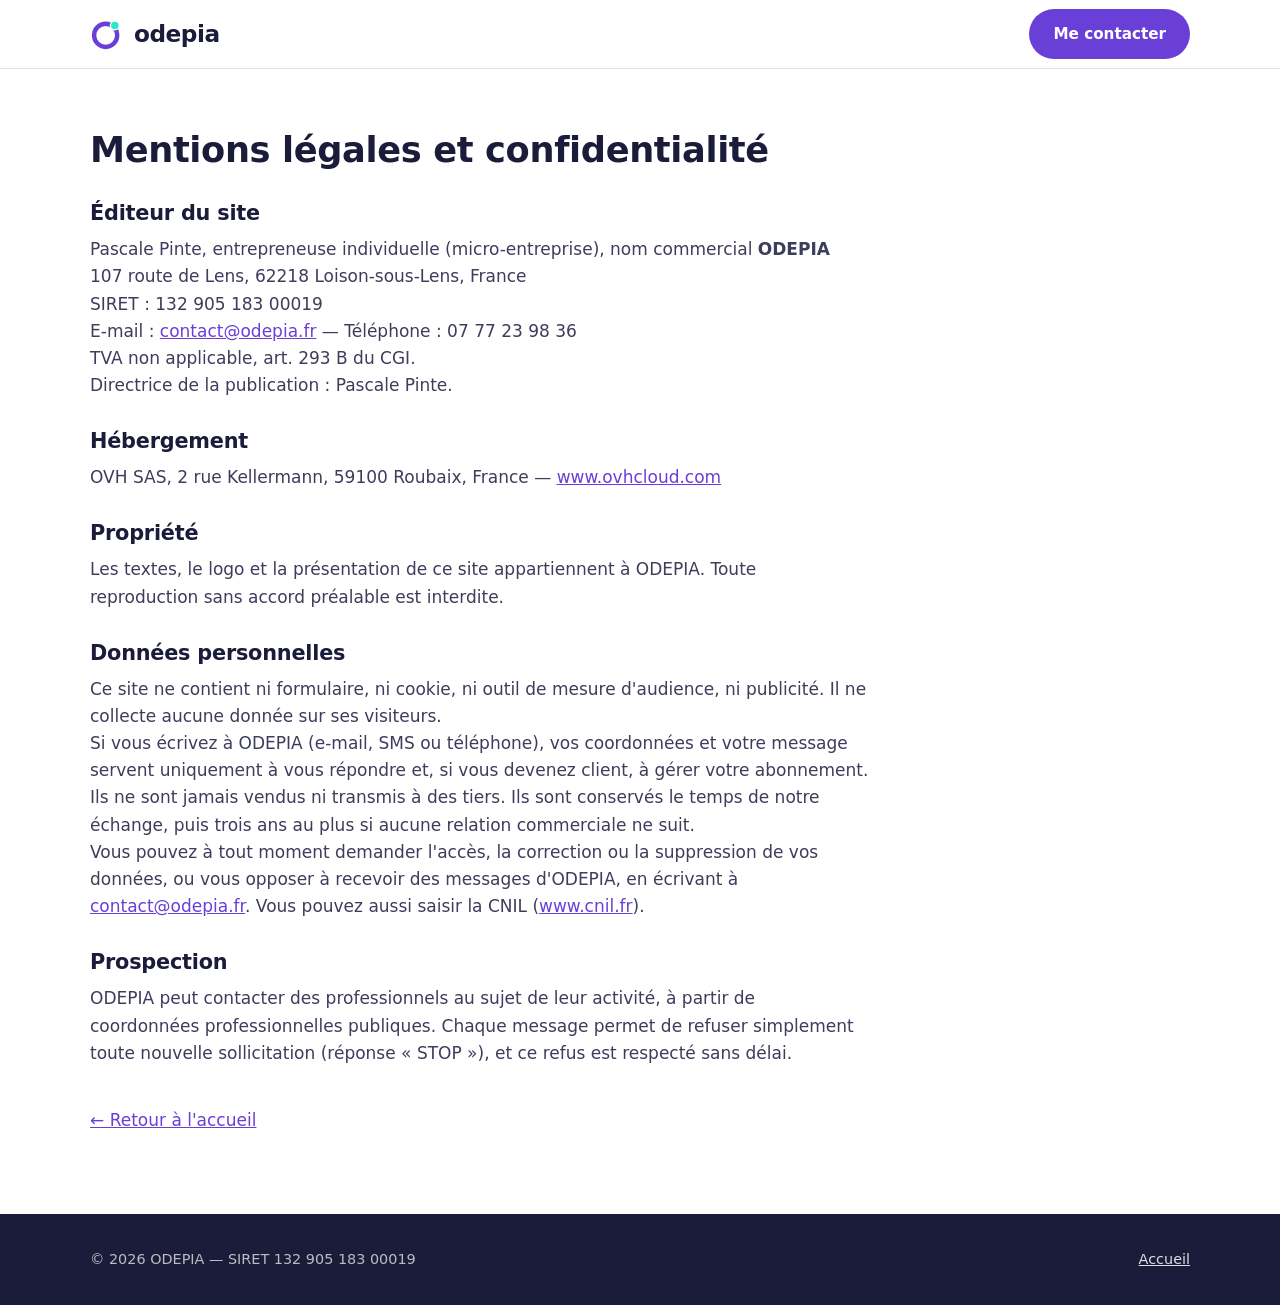
==== mentions-legales.html @ 67b93004 "Add files via upload" ====
<!doctype html>
<html lang="fr">
<head>
  <meta charset="utf-8">
  <meta name="viewport" content="width=device-width, initial-scale=1">
  <title>Mentions légales — ODEPIA</title>
  <meta name="robots" content="noindex">
  <link rel="icon" href="favicon.svg" type="image/svg+xml">
  <link rel="stylesheet" href="style.css">
</head>
<body>

<header class="entete">
  <div class="conteneur">
    <a class="marque" href="index.html" aria-label="ODEPIA, accueil">
      <svg viewBox="0 0 100 100" aria-hidden="true"><circle cx="46" cy="54" r="34" fill="none" stroke="#6a3fd8" stroke-width="13"/><circle cx="73" cy="25" r="15" fill="#fff"/><circle cx="73" cy="25" r="11" fill="#2ee6c8"/></svg>
      odepia
    </a>
    <nav class="nav"><a class="bouton" href="index.html#contact">Me contacter</a></nav>
  </div>
</header>

<main class="page-simple">
  <div class="conteneur">
    <h1>Mentions légales et confidentialité</h1>

    <h2>Éditeur du site</h2>
    <p>Pascale Pinte, entrepreneuse individuelle (micro-entreprise), nom commercial <strong>ODEPIA</strong><br>
    107 route de Lens, 62218 Loison-sous-Lens, France<br>
    SIRET : 132 905 183 00019<br>
    E-mail : <a href="mailto:contact@odepia.fr">contact@odepia.fr</a> — Téléphone : 07 77 23 98 36<br>
    TVA non applicable, art. 293 B du CGI.</p>
    <p>Directrice de la publication : Pascale Pinte.</p>

    <h2>Hébergement</h2>
    <p>OVH SAS, 2 rue Kellermann, 59100 Roubaix, France — <a href="https://www.ovhcloud.com">www.ovhcloud.com</a></p>

    <h2>Propriété</h2>
    <p>Les textes, le logo et la présentation de ce site appartiennent à ODEPIA. Toute reproduction sans accord préalable est interdite.</p>

    <h2>Données personnelles</h2>
    <p>Ce site ne contient ni formulaire, ni cookie, ni outil de mesure d'audience, ni publicité. Il ne collecte aucune donnée sur ses visiteurs.</p>
    <p>Si vous écrivez à ODEPIA (e-mail, SMS ou téléphone), vos coordonnées et votre message servent uniquement à vous répondre et, si vous devenez client, à gérer votre abonnement. Ils ne sont jamais vendus ni transmis à des tiers. Ils sont conservés le temps de notre échange, puis trois ans au plus si aucune relation commerciale ne suit.</p>
    <p>Vous pouvez à tout moment demander l'accès, la correction ou la suppression de vos données, ou vous opposer à recevoir des messages d'ODEPIA, en écrivant à <a href="mailto:contact@odepia.fr">contact@odepia.fr</a>. Vous pouvez aussi saisir la CNIL (<a href="https://www.cnil.fr">www.cnil.fr</a>).</p>

    <h2>Prospection</h2>
    <p>ODEPIA peut contacter des professionnels au sujet de leur activité, à partir de coordonnées professionnelles publiques. Chaque message permet de refuser simplement toute nouvelle sollicitation (réponse « STOP »), et ce refus est respecté sans délai.</p>

    <p style="margin-top:40px"><a href="index.html">← Retour à l'accueil</a></p>
  </div>
</main>

<footer class="pied">
  <div class="conteneur">
    <span>© 2026 ODEPIA — SIRET 132 905 183 00019</span>
    <a href="index.html">Accueil</a>
  </div>
</footer>

</body>
</html>
---- style.css ----
:root {
  --indigo: #23237a;
  --violet: #6a3fd8;
  --turquoise: #2ee6c8;
  --encre: #1b1b3a;
  --texte: #3d3d5c;
  --doux: #f5f4fc;
  --bord: #e3e1f3;
  --blanc: #ffffff;
  --rayon: 16px;
}
* { box-sizing: border-box; margin: 0; padding: 0; }
html { scroll-behavior: smooth; }
body {
  font-family: "Segoe UI", system-ui, -apple-system, Roboto, "Helvetica Neue", Arial, sans-serif;
  color: var(--texte);
  background: var(--blanc);
  line-height: 1.6;
  font-size: 17px;
}
img, svg { display: block; max-width: 100%; }
a { color: var(--violet); }
h1, h2, h3 { color: var(--encre); line-height: 1.2; font-weight: 800; letter-spacing: -0.01em; }
h1 { font-size: clamp(2rem, 5vw, 3.2rem); }
h2 { font-size: clamp(1.6rem, 3.5vw, 2.3rem); margin-bottom: 0.6em; }
h3 { font-size: 1.2rem; margin-bottom: 0.4em; }
.conteneur { width: min(1100px, 100% - 32px); margin-inline: auto; }

/* En-tête */
.entete { position: sticky; top: 0; z-index: 10; background: rgba(255,255,255,0.94); backdrop-filter: blur(8px); border-bottom: 1px solid var(--bord); }
.entete .conteneur { display: flex; align-items: center; justify-content: space-between; gap: 16px; height: 68px; }
.marque { display: flex; align-items: center; gap: 10px; text-decoration: none; color: var(--encre); font-weight: 800; font-size: 1.45rem; letter-spacing: -0.02em; }
.marque svg { width: 34px; height: 34px; }
.nav { display: flex; gap: 22px; align-items: center; }
.nav a { color: var(--encre); text-decoration: none; font-weight: 600; font-size: 0.95rem; }
.nav a:hover { color: var(--violet); }
.nav .bouton { color: var(--blanc); }
@media (max-width: 760px) { .nav a:not(.bouton) { display: none; } }

/* Boutons */
.bouton { display: inline-block; background: var(--violet); color: var(--blanc); text-decoration: none; font-weight: 700; padding: 13px 24px; border-radius: 999px; transition: transform .15s, background .15s; }
.bouton:hover { background: var(--indigo); transform: translateY(-1px); }
.bouton.clair { background: var(--blanc); color: var(--indigo); }
.bouton.clair:hover { background: var(--turquoise); color: var(--encre); }
.bouton.contour { background: transparent; color: var(--blanc); border: 2px solid rgba(255,255,255,0.6); }
.bouton.contour:hover { border-color: var(--turquoise); color: var(--turquoise); background: transparent; }

/* Bandeau d'accueil */
.accueil { background: linear-gradient(135deg, var(--indigo) 0%, var(--violet) 100%); color: var(--blanc); padding: 80px 0 90px; overflow: hidden; position: relative; }
.accueil::after { content: ""; position: absolute; width: 420px; height: 420px; right: -120px; top: -120px; border: 60px solid rgba(255,255,255,0.08); border-radius: 50%; }
.accueil h1 { color: var(--blanc); max-width: 15ch; }
.accueil h1 em { font-style: normal; color: var(--turquoise); }
.accueil p.chapeau { font-size: 1.2rem; max-width: 52ch; margin: 22px 0 32px; color: rgba(255,255,255,0.9); }
.accueil .actions { display: flex; gap: 14px; flex-wrap: wrap; }
.accueil .local { margin-top: 34px; font-size: 0.95rem; color: rgba(255,255,255,0.75); display: flex; align-items: center; gap: 8px; }
.accueil .local::before { content: ""; width: 10px; height: 10px; border-radius: 50%; background: var(--turquoise); }

/* Sections */
section { padding: 80px 0; }
.fond-doux { background: var(--doux); }
.intro { max-width: 62ch; margin-bottom: 40px; font-size: 1.08rem; }
.etiquette { display: inline-block; font-size: 0.8rem; font-weight: 700; text-transform: uppercase; letter-spacing: 0.08em; color: var(--violet); margin-bottom: 10px; }

.grille { display: grid; gap: 22px; grid-template-columns: repeat(auto-fit, minmax(240px, 1fr)); }
.carte { background: var(--blanc); border: 1px solid var(--bord); border-radius: var(--rayon); padding: 26px; }
.carte .icone { width: 44px; height: 44px; border-radius: 12px; background: var(--doux); display: grid; place-items: center; margin-bottom: 16px; color: var(--violet); }
.carte .icone svg { width: 24px; height: 24px; }

/* Étapes */
.etapes { counter-reset: etape; display: grid; gap: 18px; grid-template-columns: repeat(auto-fit, minmax(220px, 1fr)); }
.etape { position: relative; padding: 26px 22px 22px; border-radius: var(--rayon); background: var(--blanc); border: 1px solid var(--bord); }
.etape::before { counter-increment: etape; content: counter(etape); display: grid; place-items: center; width: 38px; height: 38px; border-radius: 50%; background: var(--turquoise); color: var(--encre); font-weight: 800; margin-bottom: 14px; }

/* Offre */
.offre { display: grid; gap: 28px; grid-template-columns: 1.1fr 1fr; align-items: center; }
@media (max-width: 860px) { .offre { grid-template-columns: 1fr; } }
.prix { background: var(--encre); color: var(--blanc); border-radius: 22px; padding: 34px; position: relative; overflow: hidden; }
.prix::after { content: ""; position: absolute; width: 160px; height: 160px; right: -50px; bottom: -50px; border-radius: 50%; background: var(--turquoise); opacity: 0.18; }
.prix .montant { font-size: 3.4rem; font-weight: 800; line-height: 1; color: var(--blanc); }
.prix .montant small { font-size: 1.1rem; font-weight: 600; color: rgba(255,255,255,0.75); }
.prix .sous { color: var(--turquoise); font-weight: 700; margin: 8px 0 22px; }
.prix ul { list-style: none; display: grid; gap: 10px; margin-bottom: 26px; }
.prix li { padding-left: 28px; position: relative; color: rgba(255,255,255,0.9); }
.prix li::before { content: "✓"; position: absolute; left: 0; color: var(--turquoise); font-weight: 800; }
.prix .mention { font-size: 0.8rem; color: rgba(255,255,255,0.6); margin-top: 14px; }
.liste-coches { list-style: none; display: grid; gap: 12px; }
.liste-coches li { padding-left: 30px; position: relative; }
.liste-coches li::before { content: ""; position: absolute; left: 0; top: 7px; width: 16px; height: 16px; border-radius: 50%; background: var(--turquoise); box-shadow: inset 0 0 0 4px var(--blanc); border: 2px solid var(--turquoise); }

/* IA */
.ia .carte { border-top: 4px solid var(--turquoise); }

/* Qui suis-je */
.qui { display: grid; grid-template-columns: 160px 1fr; gap: 34px; align-items: center; }
.qui .pastille { width: 160px; height: 160px; border-radius: 50%; background: linear-gradient(135deg, var(--indigo), var(--violet)); display: grid; place-items: center; }
.qui .pastille svg { width: 90px; height: 90px; }
@media (max-width: 640px) { .qui { grid-template-columns: 1fr; } .qui .pastille { width: 110px; height: 110px; } .qui .pastille svg { width: 60px; height: 60px; } }

/* FAQ */
.faq { display: grid; gap: 12px; max-width: 820px; }
.faq details { background: var(--blanc); border: 1px solid var(--bord); border-radius: 12px; padding: 18px 22px; }
.faq summary { cursor: pointer; font-weight: 700; color: var(--encre); list-style: none; display: flex; justify-content: space-between; gap: 16px; }
.faq summary::-webkit-details-marker { display: none; }
.faq summary::after { content: "+"; color: var(--violet); font-size: 1.4rem; line-height: 1; }
.faq details[open] summary::after { content: "–"; }
.faq details p { margin-top: 12px; }

/* Contact */
.contact { background: linear-gradient(135deg, var(--indigo) 0%, var(--violet) 100%); color: var(--blanc); text-align: center; }
.contact h2 { color: var(--blanc); }
.contact p { max-width: 56ch; margin: 0 auto 30px; color: rgba(255,255,255,0.9); }
.contact .actions { display: flex; gap: 14px; justify-content: center; flex-wrap: wrap; }
.contact .coord { margin-top: 26px; font-size: 0.95rem; color: rgba(255,255,255,0.8); }
.contact .coord a { color: var(--blanc); }

/* Pied de page */
.pied { background: var(--encre); color: rgba(255,255,255,0.7); padding: 34px 0; font-size: 0.9rem; }
.pied .conteneur { display: flex; flex-wrap: wrap; gap: 14px 28px; justify-content: space-between; align-items: center; }
.pied a { color: rgba(255,255,255,0.85); }

/* Page simple (mentions légales) */
.page-simple { padding: 60px 0 80px; }
.page-simple h1 { font-size: 2.2rem; margin-bottom: 30px; }
.page-simple h2 { font-size: 1.3rem; margin: 30px 0 10px; }
.page-simple p, .page-simple li { max-width: 72ch; }
.page-simple ul { padding-left: 20px; }

/* ---------- Accueil en deux colonnes + illustration ---------- */
.accueil-grille { display: grid; grid-template-columns: 1.15fr 0.85fr; gap: 40px; align-items: center; position: relative; z-index: 1; }
@media (max-width: 900px) { .accueil-grille { grid-template-columns: 1fr; } }

.illustration { position: relative; height: 470px; display: flex; justify-content: center; align-items: center; }
@media (max-width: 900px) { .illustration { height: 430px; margin-top: 10px; } }

.telephone { width: 230px; height: 440px; border-radius: 36px; background: #14143d; padding: 11px; box-shadow: 0 30px 60px rgba(10, 8, 50, 0.45), inset 0 0 0 2px rgba(255,255,255,0.12); animation: flotte 6s ease-in-out infinite; }
.ecran { width: 100%; height: 100%; border-radius: 27px; background: #fff; overflow: hidden; display: flex; flex-direction: column; gap: 10px; padding: 0 12px 12px; color: var(--encre); }
.haut-ecran { height: 22px; display: flex; justify-content: center; align-items: center; }
.haut-ecran span { width: 64px; height: 6px; border-radius: 6px; background: #14143d; }
.site-bandeau { display: flex; align-items: center; gap: 9px; padding: 10px; border-radius: 14px; background: linear-gradient(135deg, #2c2c8f, var(--violet)); color: #fff; }
.site-logo { width: 32px; height: 32px; border-radius: 10px; background: var(--turquoise); flex: none; }
.site-nom { font-weight: 800; font-size: 0.86rem; line-height: 1.1; }
.site-metier { font-size: 0.66rem; opacity: 0.85; }
.site-appel { display: flex; align-items: center; justify-content: center; gap: 7px; background: var(--turquoise); color: var(--encre); font-weight: 800; font-size: 0.82rem; border-radius: 999px; padding: 10px; animation: pulse 2.6s ease-in-out infinite; }
.site-appel svg { width: 16px; height: 16px; }
.site-services { display: grid; grid-template-columns: 1fr 1fr; gap: 7px; }
.site-services div { font-size: 0.66rem; font-weight: 700; background: var(--doux); border: 1px solid var(--bord); border-radius: 10px; padding: 9px 7px; display: flex; align-items: center; gap: 5px; }
.site-services i { width: 8px; height: 8px; border-radius: 50%; background: var(--violet); flex: none; }
.site-carte { flex: 1; min-height: 70px; border-radius: 12px; background: #f3f1fd; overflow: hidden; }
.site-carte svg { width: 100%; height: 100%; }

.bulle { position: absolute; background: #fff; color: var(--encre); border-radius: 16px; box-shadow: 0 16px 36px rgba(10, 8, 50, 0.3); display: flex; align-items: center; gap: 10px; font-size: 0.85rem; }
.bulle-recherche { top: 22px; left: -10px; padding: 11px 16px; border-radius: 999px; font-weight: 600; animation: flotte 6s ease-in-out infinite reverse; }
.bulle-recherche svg { width: 17px; height: 17px; color: var(--violet); flex: none; }
.tape { display: inline-block; overflow: hidden; white-space: nowrap; border-right: 2px solid var(--violet); width: 0; animation: tape 5s steps(26) infinite, curseur .8s step-end infinite; }
.bulle-demande { bottom: 40px; right: -14px; padding: 12px 15px; animation: arrive 5s ease-in-out infinite; }
.bulle-demande strong { display: block; font-size: 0.85rem; }
.bulle-demande span { font-size: 0.74rem; color: var(--texte); }
.pastille-notif { width: 36px; height: 36px; border-radius: 11px; background: var(--violet); color: #fff; display: grid; place-items: center; flex: none; }
.pastille-notif svg { width: 18px; height: 18px; }
@media (max-width: 480px) { .bulle-recherche { left: 0; } .bulle-demande { right: 0; } }

@keyframes flotte { 0%, 100% { transform: translateY(0); } 50% { transform: translateY(-12px); } }
@keyframes pulse { 0%, 100% { box-shadow: 0 0 0 0 rgba(46, 230, 200, 0.55); } 50% { box-shadow: 0 0 0 9px rgba(46, 230, 200, 0); } }
@keyframes tape { 0% { width: 0; } 45%, 85% { width: 26ch; } 100% { width: 0; } }
@keyframes curseur { 50% { border-color: transparent; } }
@keyframes arrive { 0%, 30% { opacity: 0; transform: translateY(16px) scale(.96); } 42%, 88% { opacity: 1; transform: translateY(0) scale(1); } 100% { opacity: 0; transform: translateY(-6px); } }

/* Apparition au défilement */
.apparait { opacity: 0; transform: translateY(22px); transition: opacity .6s ease, transform .6s ease; }
.apparait.visible { opacity: 1; transform: none; }

@media (prefers-reduced-motion: reduce) {
  .telephone, .bulle-recherche, .bulle-demande, .site-appel { animation: none; }
  .tape { animation: none; width: auto; border-right: 0; }
  .bulle-demande { opacity: 1; }
}
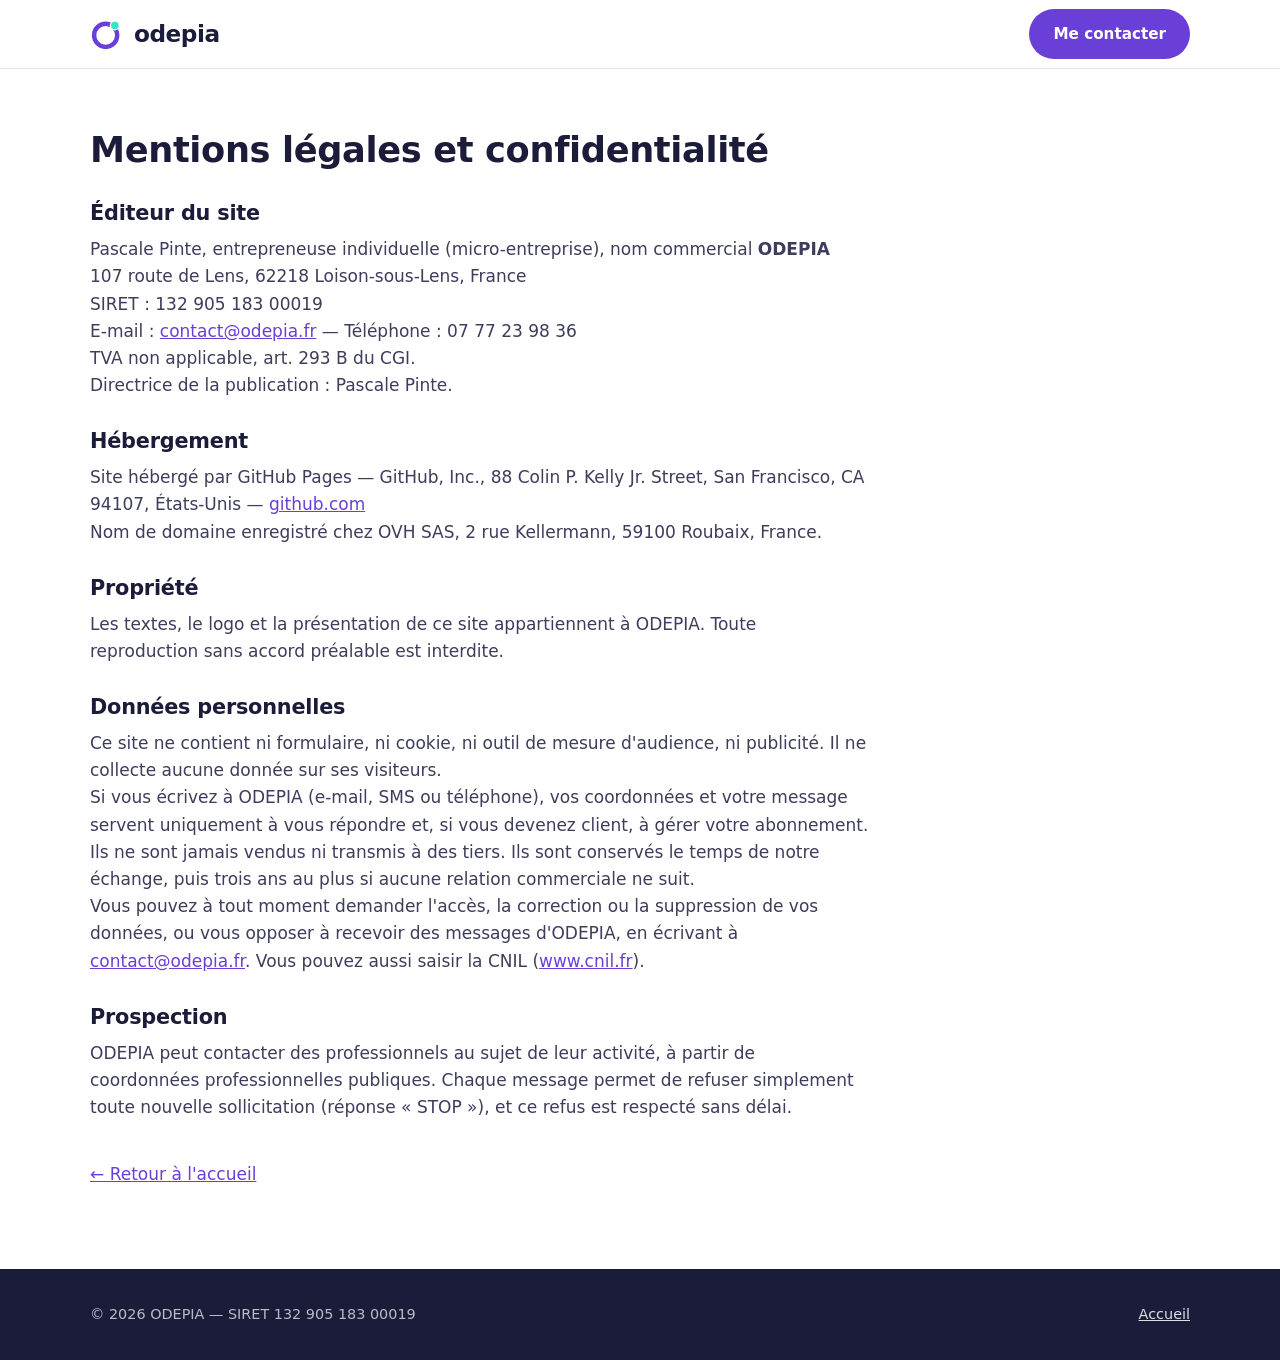
==== commit dcb32c60: "Add files via upload" ====
--- a/mentions-legales.html
+++ b/mentions-legales.html
@@ -33,7 +33,8 @@
     <p>Directrice de la publication : Pascale Pinte.</p>
 
     <h2>Hébergement</h2>
-    <p>OVH SAS, 2 rue Kellermann, 59100 Roubaix, France — <a href="https://www.ovhcloud.com">www.ovhcloud.com</a></p>
+    <p>Site hébergé par GitHub Pages — GitHub, Inc., 88 Colin P. Kelly Jr. Street, San Francisco, CA 94107, États-Unis — <a href="https://github.com">github.com</a><br>
+    Nom de domaine enregistré chez OVH SAS, 2 rue Kellermann, 59100 Roubaix, France.</p>
 
     <h2>Propriété</h2>
     <p>Les textes, le logo et la présentation de ce site appartiennent à ODEPIA. Toute reproduction sans accord préalable est interdite.</p>
